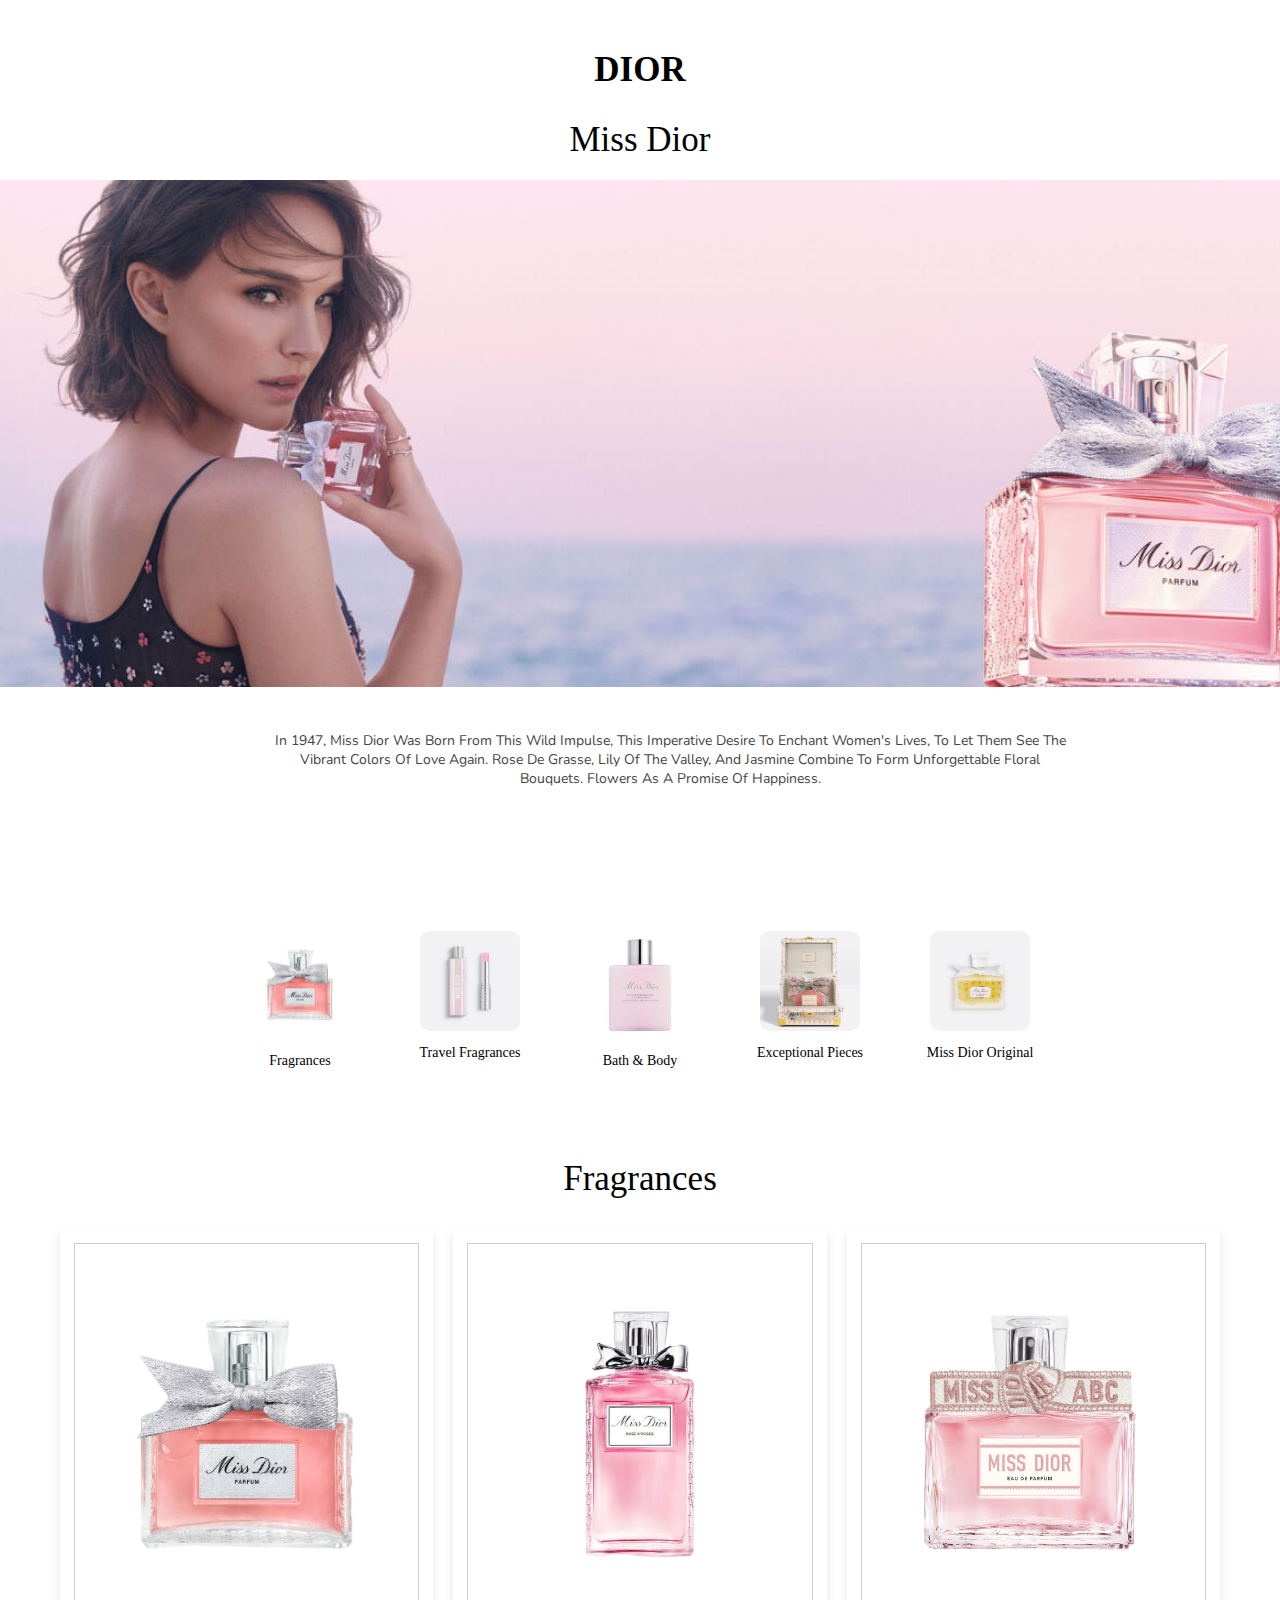
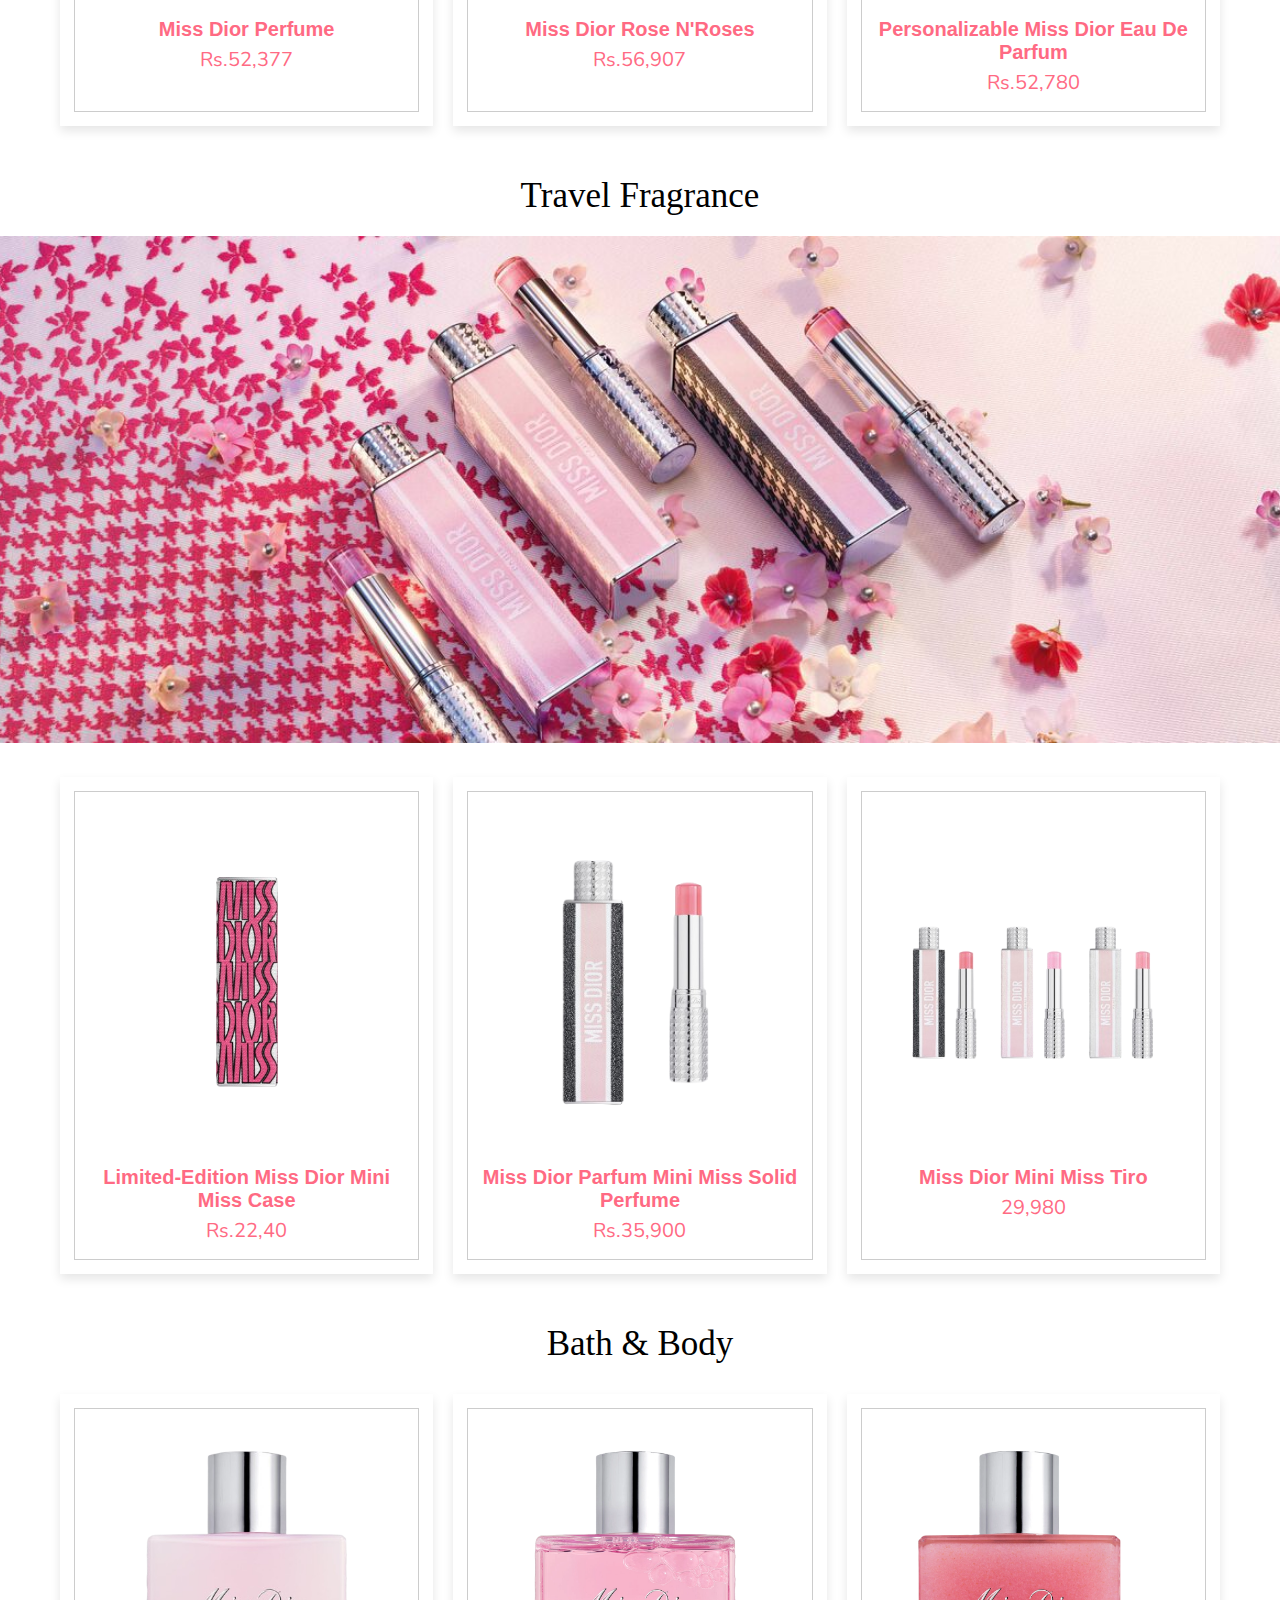
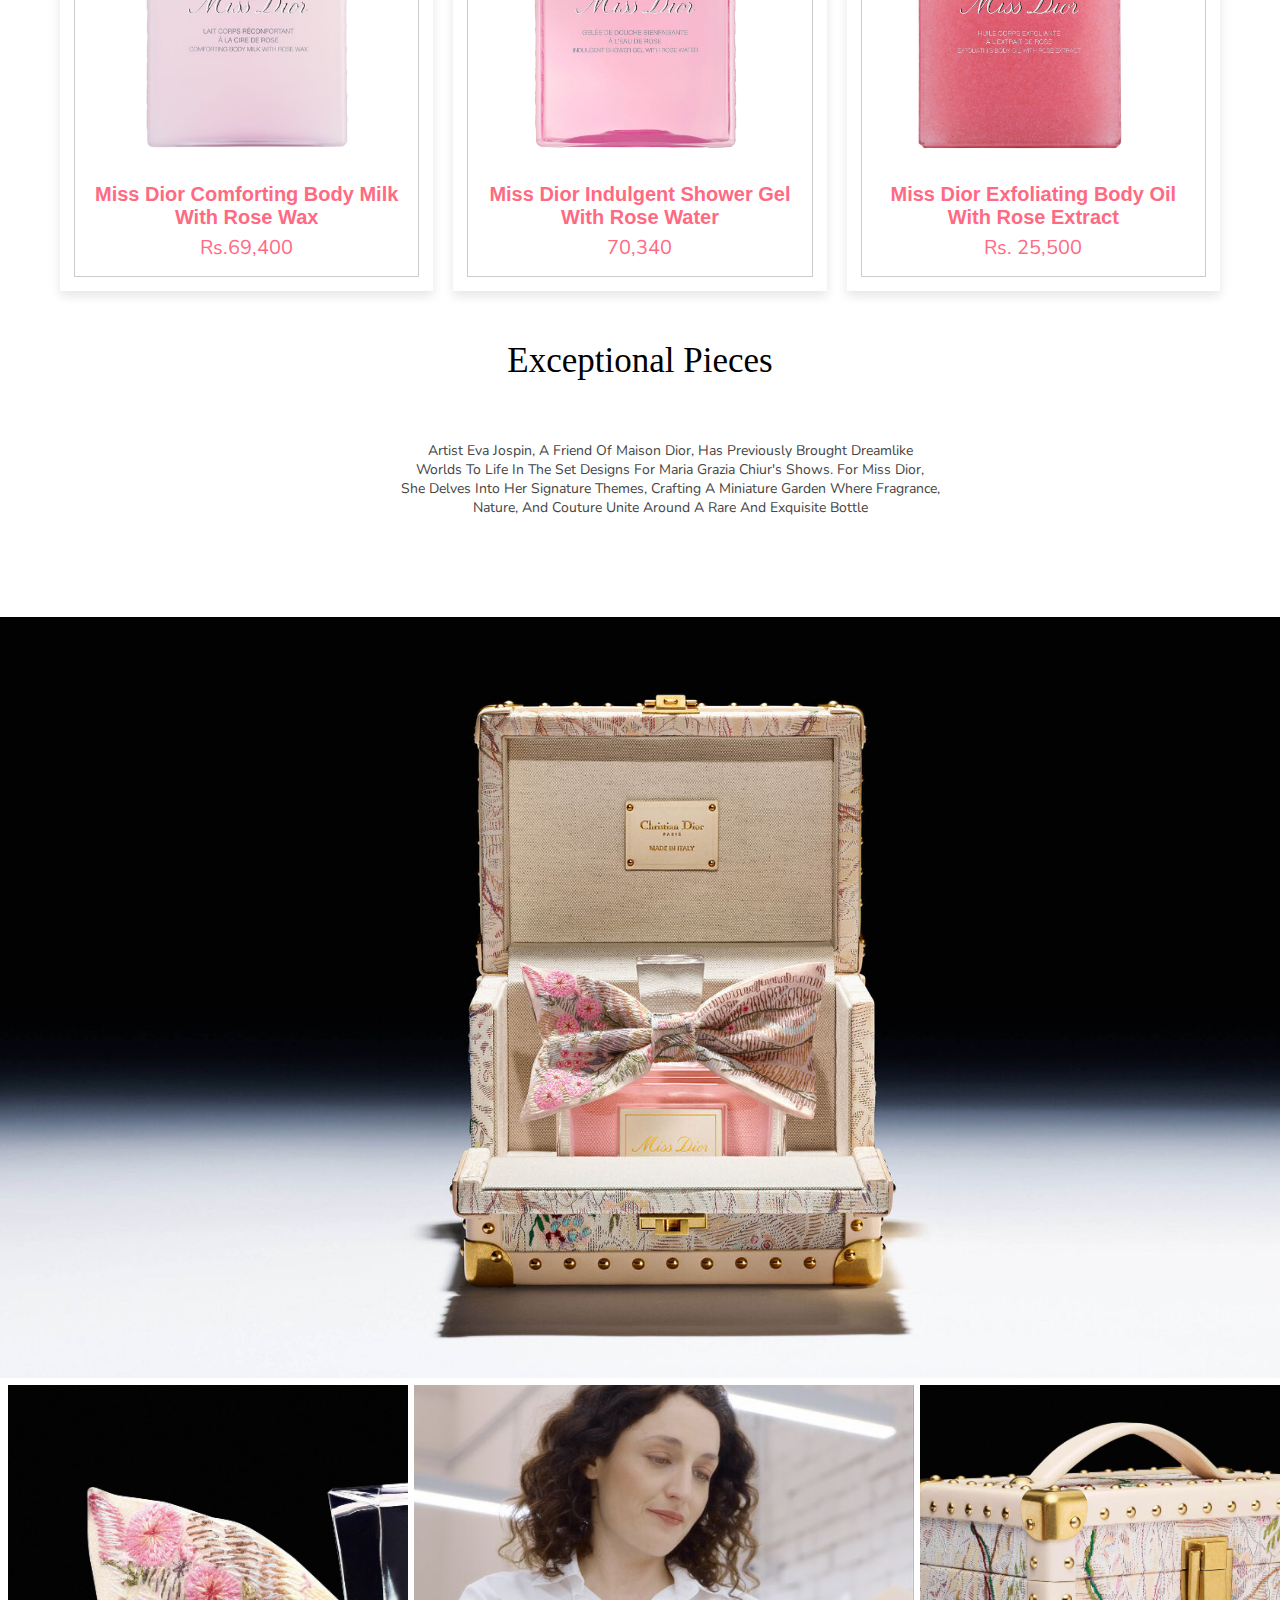
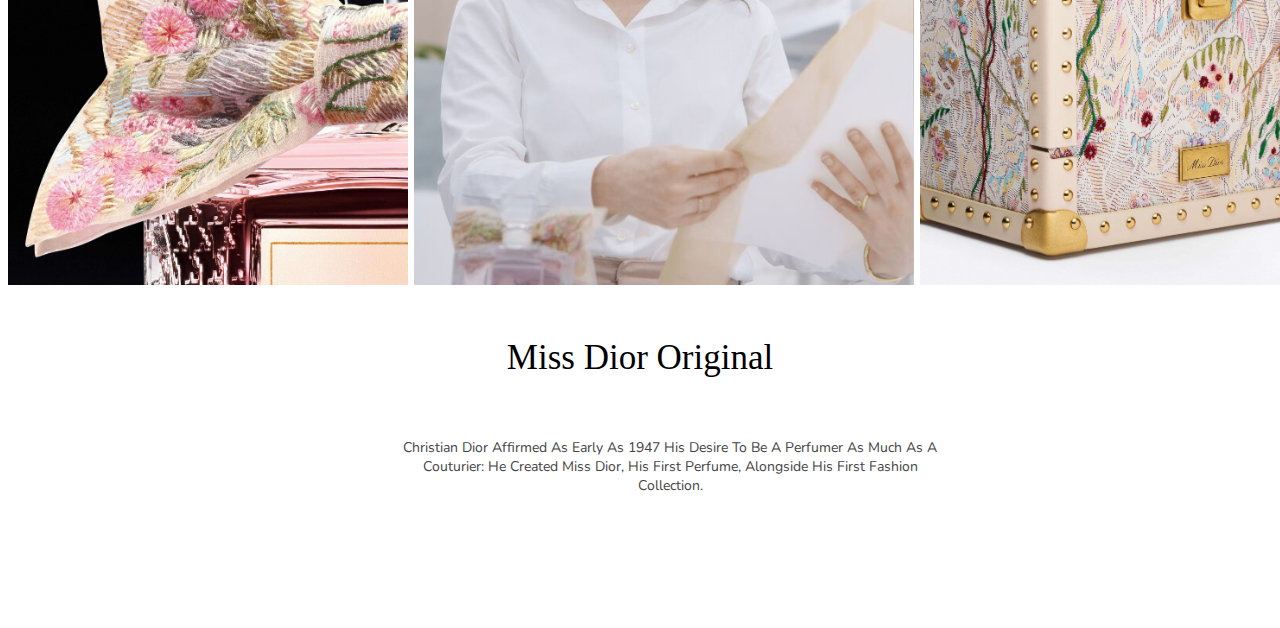
==== cart.html @ b2e85321 "Add to Cart>" ====
<!DOCTYPE html>
<html lang="en">
<head>
   <meta charset="UTF-8">
   <meta http-equiv="X-UA-Compatible" content="IE=edge">
   <meta name="viewport" content="width=device-width, initial-scale=1.0">
   
   <!-- font awesome cdn link  -->
   <link rel="stylesheet" href="https://cdnjs.cloudflare.com/ajax/libs/font-awesome/6.7.2/css/all.min.css">

   <!-- custom css file link  -->
   <link rel="stylesheet" href="css/style.css">

   <!-- custom js file link  -->
   <script src="js/script.js" defer></script>

</head>
<body>
       <!--Add to Card-->
       <div id="carticon">
        <i class="fa-solid fa-cart-shopping"></i>
        <span class="cart-item-count"></span>
       </div>
        <div class="cart">
          <h2 class="cart-tittle">Your Cart</h2>
          <div class="cart-content">
            <!-- <div class="cart-box">
                <img src="images/1.png" class="cart-img">
                <div class="cart-detail">
                    <h2 class="cart-product-tittle">Miss Diro Perfume</h2>
                    <span class="cart-price">Rs.52,377</span>
                    <div class="cart-quantity">
                        <button id="decrement">-</button>
                        <span class="number">1</span>
                        <button id="increment">+</button>
                    </div>
                </div>
                <i class="fa-solid fa-trash cart-remove"></i>
             </div> -->
        </div>
          <div class="total">
            <div class="total-tittle">Total</div>
            <div class="total-price">Rs 0</div>
          </div>
          <button class="btn-buy">Buy Now</button>
          <i class="fa-solid fa-xmark" id="cart-close"></i>
        </div>
          <!--Nav Bar-->
<div class="container">
   <h3 class="title">Dior</h3>
   <h4 class="tagline">Miss Dior</h4>
   <img src="images/fragnace1.png" alt="" style="margin-left:-90px ;
   width: 88pc;">
   <section class="hero">
    <div class="hero-content">
        <p>In 1947, Miss Dior was born from this wild impulse, this imperative desire to enchant women's lives, to let them see the <br> vibrant colors of love again. Rose de Grasse, Lily of the Valley, and Jasmine combine to form unforgettable floral  <br> bouquets. Flowers as a promise of happiness.</p>
    </div>
</section>

<!-- Categories Section -->
<section class="categories">
    <div class="category">
        <img src="images/1.png" alt="Fragrances">
        <p>Fragrances</p>
    </div>
    <div class="category">
        <img src="images/travel.jpg" alt="Travel Fragrances">
        <p>Travel Fragrances</p>
    </div>
    <div class="category">
        <img src="images/7.png" alt="Bath &amp; Body">
        <p>Bath &amp; Body</p>
    </div>
    <div class="category">
        <img src="images/exceptional.jpg" alt="Exceptional Pieces">
        <p>Exceptional Pieces</p>
    </div>
    <div class="category">
        <img src="images/original.jpg" alt="Miss Dior Original">
        <p>Miss Dior Original</p>
    </div>
</section>
           <!--Fragrance Cart-->
      <h3 class="tagline1">Fragrances</h3>
   <div class="products-container">
      <div class="product" data-name="p-1">
         <img class="img" src="images/1.png" alt="">
         <h3>Miss Dior Perfume</h3>
         <div class="price">Rs.52,377</div>
      </div>

      <div class="product" data-name="p-2">
         <img src="images/2.png" alt="">
         <h3>Miss Dior Rose N'Roses</h3>
         <div class="price">Rs.56,907</div>
      </div>

      <div class="product" data-name="p-3">
         <img src="images/3.png" alt="" style="align-items: center; margin-left: -100px;">
         <h3>Personalizable Miss Dior Eau de Parfum</h3>
         <div class="price">Rs.52,780</div>
      </div>
</div>
   <!-- Travel Fragrance Cart-->
   <h3 class="tagline1">Travel Fragrance</h3>
   <img src="images/travel logo.jpg" alt="" style="margin-left:-90px ;
   width: 88pc;">
   <div class="products-container">
      <div class="product" data-name="p-4">
         <img class="img" src="images/4.png" alt="">
         <h3>Limited-Edition Miss Dior Mini Miss Case</h3>
         <div class="price">Rs.22,40</div>
      </div>

      <div class="product" data-name="p-5">
         <img src="images/5.png" alt="" style="align-items: center; margin-left: -100px;">
         <h3>Miss Dior Parfum Mini Miss Solid Perfume</h3>
         <div class="price">Rs.35,900</div>
      </div>

      <div class="product" data-name="p-6">
         <img src="images/6.png" alt="">
         <h3>Miss Dior Mini Miss Tiro</h3>
         <div class="price">29,980</div>
        </div>
</div> 
      <!--  Bath and Body Cart-->
<h3 class="tagline1">Bath &amp; Body</h3>
<div class="products-container">
   <div class="product" data-name="p-7">
      <img class="img" src="images/7.png" alt="">
      <h3>Miss Dior Comforting Body Milk with Rose Wax</h3>
      <div class="price">Rs.69,400</div>
   </div>

   <div class="product" data-name="p-8">
      <img src="images/8.png" alt="" style="align-items: center; margin-left: -100px;">
      <h3>Miss Dior Indulgent Shower Gel with Rose Water</h3>
      <div class="price">70,340</div>
   </div>

   <div class="product" data-name="p-9">
      <img src="images/9.png" alt="" style="margin-left: -110px;">
      <h3>Miss Dior Exfoliating Body Oil with Rose Extract</h3>
      <div class="price">Rs. 25,500</div>
     </div>
</div>
       <!-- Travel Fragrance Cart-->
   <h3 class="tagline1">Exceptional Pieces</h3>
   <section class="hero">
      <div class="hero-content">
          <p>Artist Eva Jospin, a friend of Maison Dior, has previously brought dreamlike <br> worlds to life in the set designs for Maria Grazia Chiur's shows. For Miss Dior, <br> she delves into her signature themes, crafting a miniature garden where fragrance,<br> nature, and couture unite around a rare and exquisite bottle</p>
      </div>
  </section>
   <img src="images/exceptional-logo.jpg" alt="" style="margin-left:-90px ;
   width: 88pc;">
   <div class="expcetion">
      <img src="images/10.png" alt="">
   <img src="images/11.png" alt="">
   <img src="images/12.png" alt="">
   </div>
        <!--Miss Dior Original Cart-->
   <h3 class="tagline1">Miss Dior Original</h3>
   <section class="hero">
      <div class="hero-content">
          <p>Christian Dior affirmed as early as 1947 his desire to be a perfumer as much as a <br> couturier: he created Miss Dior, his first perfume, alongside his first fashion <br> collection.</p>
      </div>
  </section>
</div> 
         <!--Product detail -->
<div class="products-preview">
   <div class="preview" data-target="p-1">
      <i class="fas fa-times"></i>
      <img src="images/1withbox.png" alt="">
      <h3>Miss Dior Perfume</h3>
      <div class="stars">
         <i class="fas fa-star"></i>
         <i class="fas fa-star"></i>
         <i class="fas fa-star"></i>
         <i class="fas fa-star"></i>
         <i class="fas fa-star-half-alt"></i>
         <span>( 250 )</span>
      </div>
      <p>Eau de Toilette - Floral and Sparkling Notes</p>
      <div class="price">Rs. 52,337</div>
      <div class="buttons">
         <a href="#" class="buy">Add to Cart</a>
      </div>
   </div>

   <div class="preview" data-target="p-2">
      <i class="fas fa-times"></i>
      <img src="images/2.png" alt="">
      <h3>Miss Dior Rose N'Roses</h3>
      <div class="stars">
         <i class="fas fa-star"></i>
         <i class="fas fa-star"></i>
         <i class="fas fa-star"></i>
         <i class="fas fa-star"></i>
         <i class="fas fa-star-half-alt"></i>
         <span>( 250 )</span>
      </div>
      <p>Eau de Toilette - Floral and Sparkling Notes</p>
      <div class="price">Rs. 56,907</div>
      <div class="buttons">
        <a href="#" class="buy">Add to Cart</a>
    </div>
   </div>

   <div class="preview" data-target="p-3">
      <i class="fas fa-times"></i>
      <img src="images/3.png" alt="" style="margin-left: -30px;">
      <h3>Personalizable Miss Dior Eau de Parfum</h3>
      <div class="stars">
         <i class="fas fa-star"></i>
         <i class="fas fa-star"></i>
         <i class="fas fa-star"></i>
         <i class="fas fa-star"></i>
         <i class="fas fa-star-half-alt"></i>
         <span>( 250 )</span>
      </div>
      <p>Eau de Toilette - Floral and Sparkling Notes</p>
      <div class="price">Rs. 52,780</div>
      <div class="buttons">
         <a href="#" class="buy">Add to Cart</a>
      </div>
   </div>

   <div class="preview" data-target="p-4">
      <i class="fas fa-times"></i>
      <img src="images/4.png" alt="">
      <h3>Limited-Edition Miss Dior Mini Miss Case</h3>
            <div class="stars">
         <i class="fas fa-star"></i>
         <i class="fas fa-star"></i>
         <i class="fas fa-star"></i>
         <i class="fas fa-star"></i>
         <i class="fas fa-star-half-alt"></i>
         <span>( 250 )</span>
      </div>
      <p>Solid Perfume Couture Case</p>
      <div class="price">Rs.22,40</div>
      <div class="buttons">
         <a href="#" class="buy">Add to Cart</a>
      </div>
   </div>

   <div class="preview" data-target="p-5">
      <i class="fas fa-times"></i>
      <img src="images/5.png" alt="">
      <h3>Miss Dior Parfum Mini Miss Solid Perfume</h3>
      <div class="stars">
         <i class="fas fa-star"></i>
         <i class="fas fa-star"></i>
         <i class="fas fa-star"></i>
         <i class="fas fa-star"></i>
         <i class="fas fa-star-half-alt"></i>
         <span>( 250 )</span>
      </div>
      <p>Solid Perfume Couture Case</p>
      <div class="price">Rs.35,900</div>
      <div class="buttons">
         <a href="#" class="buy">Add to Cart</a>
      </div>
   </div>

   <div class="preview" data-target="p-6">
      <i class="fas fa-times"></i>
      <img src="images/6.png" alt="">
      <h3>Miss Dior Mini Miss Tiro</h3>
      <div class="stars">
         <i class="fas fa-star"></i>
         <i class="fas fa-star"></i>
         <i class="fas fa-star"></i>
         <i class="fas fa-star"></i>
         <i class="fas fa-star-half-alt"></i>
         <span>( 250 )</span>
      </div>
      <p>Solid Perfume</p>
      <div class="price">29,980</div>
      <div class="buttons">
         <a href="#" class="buy">Add to Cart</a>
      </div>
    </div>
    <div class="preview" data-target="p-7">
      <i class="fas fa-times"></i>
      <img src="images/7.png" alt="">
      <h3>Miss Dior Comforting Body Milk with Rose Wax</h3>
      <div class="stars">
         <i class="fas fa-star"></i>
         <i class="fas fa-star"></i>
         <i class="fas fa-star"></i>
         <i class="fas fa-star"></i>
         <i class="fas fa-star-half-alt"></i>
         <span>( 250 )</span>
      </div>
      <p>Hydrating Body Milk</p>
      <div class="price">69,400</div>
      <div class="buttons">
         <a href="#" class="buy">Add to Cart</a>
      </div>
    </div>
    <div class="preview" data-target="p-8">
      <i class="fas fa-times"></i>
      <img src="./index_files/8.png" style="margin-left: -30px;">
      <h3>Miss Dior Indulgent Shower Gel with Rose Water</h3>
      <div class="stars">
         <i class="fas fa-star"></i>
         <i class="fas fa-star"></i>
         <i class="fas fa-star"></i>
         <i class="fas fa-star"></i>
         <i class="fas fa-star-half-alt"></i>
         <span>( 250 )</span>
      </div>
      <p>Solid Perfume</p>
      <div class="price">70,340</div>
      <div class="buttons">
         <a href="#" class="buy">Add to Cart</a>
      </div>
    </div>
    <div class="preview" data-target="p-9">
      <i class="fas fa-times"></i>
      <img src="images/9.png" alt="" style="margin-left: -30px;">
      <h3>Miss Dior Exfoliating Body Oil with Rose Extract</h3>
      <div class="stars">
         <i class="fas fa-star"></i>
         <i class="fas fa-star"></i>
         <i class="fas fa-star"></i>
         <i class="fas fa-star"></i>
         <i class="fas fa-star-half-alt"></i>
         <span>( 250 )</span>
        </div>
      <p>Exfoliating Body Oil</p>
      <div class="price">Rs. 25,500</div>
      <div class="buttons">
         <a href="#" class="buy">Add to Cart</a>
      </div>
    </div>
   </div>
  </body>
</html>
---- css/style.css ----
@import url('https://fonts.googleapis.com/css2?family=Nunito:wght@200;300;400;500;600&display=swap');

*{
   font-family: 'Nunito', sans-serif;
   margin:0; padding:0;
   box-sizing: border-box;
   outline: none; border:none;
   text-decoration: none;
   transition: all .2s linear;
   text-transform: capitalize;
}

html{
   font-size: 62.5%;
   overflow-x: hidden;
}

body{
   background: rgb(255, 255, 255);
   align-items: center;
}

.container{
   max-width: 1200px;
   margin:0 auto;
   padding:3rem 2rem;
}

.container .title{
   font-size: 3.5rem;
   color:#000000;
   margin-top: -20px;
   margin-bottom: 3rem;
   font-family: Georgia, serif;
   text-transform: uppercase;
   text-align: center;
}
.container .tagline{
   font-size: 3.5rem;
   margin-top: 30px;
   font-family: Georgia, serif;
   font-weight: 300;
   color:#000000;
   margin-bottom: 20px;
   text-align: center;
}
#carticon {
   font-size: 25px;
   margin-top: 15px;
   position: relative;
   display: flex;
   cursor:pointer;
   margin-left: 200vh;
   color: rgb(216, 90, 111);
}
#carticon .cart-item-count{
   position: absolute;
   margin-top: -10px;
   right: 23px;
   width:20px;
   justify-content: center;
   display: flex;
   visibility: hidden;
   color: white;
   font-size: 12px;
   align-items: center;
   height:20px;
   background: rgb(134, 17, 36);
   border-radius: 50%;
}
.cart{
   position: fixed;
   top: 0;
   right: -100%;
   height: 100%;
   width:360px;
   background: #fff;
   box-shadow: -2px 0 10px rgba(0,0,0,.8);
   padding:65px 20px 40px;
   z-index:100;
   transition: 0.5s;
   overflow: auto;
}
.cart.active{
right: 0;
}
.cart-tittle{
   text-align: center;
   font-size: 35px;
   color: rgb(216, 90, 111);
   font-family: monospace;
}
.cart-box{
   display: flex;
   align-items: center;
   margin-top: 20px;
}
.cart-box img {
width: 100px;
height:100px;
border-radius: 6px;
object-fit:cover;
margin-right:20px;
}
.cart-detail{
   display:grid;
   gap:8px;
   margin-right:auto;

}
.cart-product-tittle{
   font-size:16px;
   line-height: 1;
}
.cart-price{
   font-size: 15px;
}
.cart-quantity{
   display:flex;
   width: 100px;
   border:1px soild #999;
   border-radius: 6px;
}
.cart-quantity button{
   background: transparent;
   width:30px;
   border: none;
   font-size: 20px;
   cursor: pointer;
}
.cart-quantity #decrement{
   color: #999;
   border-radius: 3px;
   border-left: 1px solid #999;
   border-bottom: 1px solid #999;
   border-top: 1px solid #999;
}
.cart-quantity #increment{
   color: #999;
   border-radius: 3px;
   border-right: 1px solid #999;
   border-bottom: 1px solid #999;
   border-top: 1px solid #999;
}
.cart-quantity .number{
   display:flex;
   cursor:default;
   justify-content: center;
   align-items: center;
   width:40px;
   border-bottom: 1px solid #999;
   border-top: 1px solid #999;
   border-left: 1px solid #999;
   border-right: 1px solid #999;
 
}
.cart-remove{
   font-size:20px;
   cursor: pointer;
}
.total{
   display:flex;
   justify-content: flex-end;
   align-items: center;
   border-top: 1px solid #999;
   margin-top:20px;
   font-size:15px;
}
.total-price{
   margin-left:10px;
   font-weight:600;
}
.btn-buy{
   display:block;
   border:none;
   border-radius: 6px;
   font-size:16px;
   padding:10px 15px;
   width: 100px;
   background: rgb(134, 17, 36);
   color: white;
   margin: 20px auto 0;
   cursor:pointer;
}
#cart-close{
   position: absolute;
   top:20px;
   right:15px;
   font-size:20px;
   cursor:pointer;
}
.tagline1{
   font-size: 3.5rem;
   margin-top: 50px;
   font-family: Georgia, serif;
   font-weight: 300;
   color:#000000;
   margin-bottom: 20px;
   text-align: center;
}
.container .products-container{
   display: grid;
   margin-top: 30px;
   grid-template-columns: repeat(auto-fit, minmax(30rem, 1fr));
   gap:2rem;
}

.container .products-container .product{
   text-align: center;
   padding:3rem 2rem;
   background: rgb(255, 255, 255);
   box-shadow: 0 .5rem 1rem rgba(0,0,0,.1);
   outline: .1rem solid #ccc;
   outline-offset: -1.5rem;
   cursor: pointer;
}

.container .products-container .product:hover{
   outline: .2rem solid #222;
   outline-offset: 0;
}

.container .products-container .product img{
   height:350px;
}

.container .products-container .product:hover img{
   transform: scale(.9);
}

.container .products-container .product h3{
   padding:.5rem 0;
   font-family: Verdana, Geneva, Tahoma, sans-serif;
   font-size: 2rem;
   color: rgb(255, 106, 131);
}

.container .products-container .product:hover h3{
   color: rgb(216, 90, 111);
}

.container .products-container .product .price{
   font-size: 2rem;
   color: rgb(255, 106, 131);
}

.products-preview{
   position: fixed;
   top:0; left:0;
   min-height: 100vh;
   width: 100%;
   background: rgba(0,0,0,.8);
   display: none;
   align-items: center;
   justify-content: center;
}

.products-preview .preview{
   display: none;
   padding:2rem;
   text-align: center;
   position: relative;
   margin:2rem;
   width: 40rem;
}

.products-preview .preview.active{
   display: inline-block;
}

.products-preview .preview img{
   height: 30rem;
}


.products-preview .preview .fa-times{
   position: absolute;
   top:1rem; right:1.5rem;
   cursor: pointer;
   color:#f8f8f8;
   font-size: 4rem;
}

.products-preview .preview .fa-times:hover{
   transform: rotate(90deg);
}

.products-preview .preview h3{
   color:#ebebeb;
   padding:.5rem 0;
   font-size: 2.5rem;
}

.products-preview .preview .stars{
   padding:1rem 0;
   font-size: 1.7rem;
}

.products-preview .preview .stars i{
   color: rgb(216, 90, 111);
}

.products-preview .preview .stars span{
   color:#fcfcfc;
}

.products-preview .preview p{
   line-height: 1.5;
   padding:1rem 0;
   font-size: 1.6rem;
   color:#f0f0f0;
}

.products-preview .preview .price{
   padding:1rem 0;
   font-size: 2.5rem;
   color: rgb(255, 106, 131);
}

.products-preview .preview .buttons{
   display: flex;
   gap:1.5rem;
   flex-wrap: wrap;
   margin-top: 1rem;
}

.products-preview .preview .buttons a{
   flex:1 1 16rem;
   padding:1rem;
   font-size: 1.8rem;
   color:#f5f5f5;
   border:.1rem solid #444;
}

.products-preview .preview .buttons a.cart{
   background: rgb(216, 90, 111);
   color:#fff;
}

.products-preview .preview .buttons a.cart:hover{
   background: #111;
}

.products-preview .preview .buttons a.buy:hover{
   background: rgb(216, 90, 111);
   color:#fff;
}
.coverimage{
    background-size: cover;  
    background-position: center; 
    height: 530px; 
    display: flex;
    margin-left: -120px;
    flex-direction: column;
    justify-content: center;
    align-items: center;
    text-align: center;
    color: white;
    padding: 20px;
}
.hero {
   background-size: cover;
   background-position: center;
   color: rgb(110, 110, 110);
   padding: 100px 20px;
}

.hero h1 {
   font-size: 50px;
   font-weight: 500;
   font-family: 'Courier New', Courier, monospace;
   margin: 0;
}

.hero p {
   font-size: 14px;
   margin-left: 60px;
   text-align: center;
   color: #444;
   margin-top: -60px;
}

/* Product Categories */
.categories {
   display: flex;
   justify-content: center;
   gap: 20px;
   flex-wrap: wrap;
   padding: 40px 20px;
}

.category {
   text-align: center;
   width: 150px;
}

.category img {
   width: 100px;
   height: auto;
   border-radius: 10px;
   transition: transform 0.3s ease-in-out;
}

.category img:hover {
   transform: scale(1.1);
}

.category p {
   font-size: 14px;
   margin-top: 10px;
   font-family: Georgia, serif;
}
.expcetion{
display: flex;
margin-left: -55px;

}
.expcetion img{
   height:500px;
   margin:3px;
}
@media (max-width:991px){

   html{
      font-size: 55%;
   }

}

@media (max-width:768px){

   .products-preview .preview img{
      height: 25rem;
   }

}

@media (max-width:450px){

   html{
      font-size: 50%;
   }

}
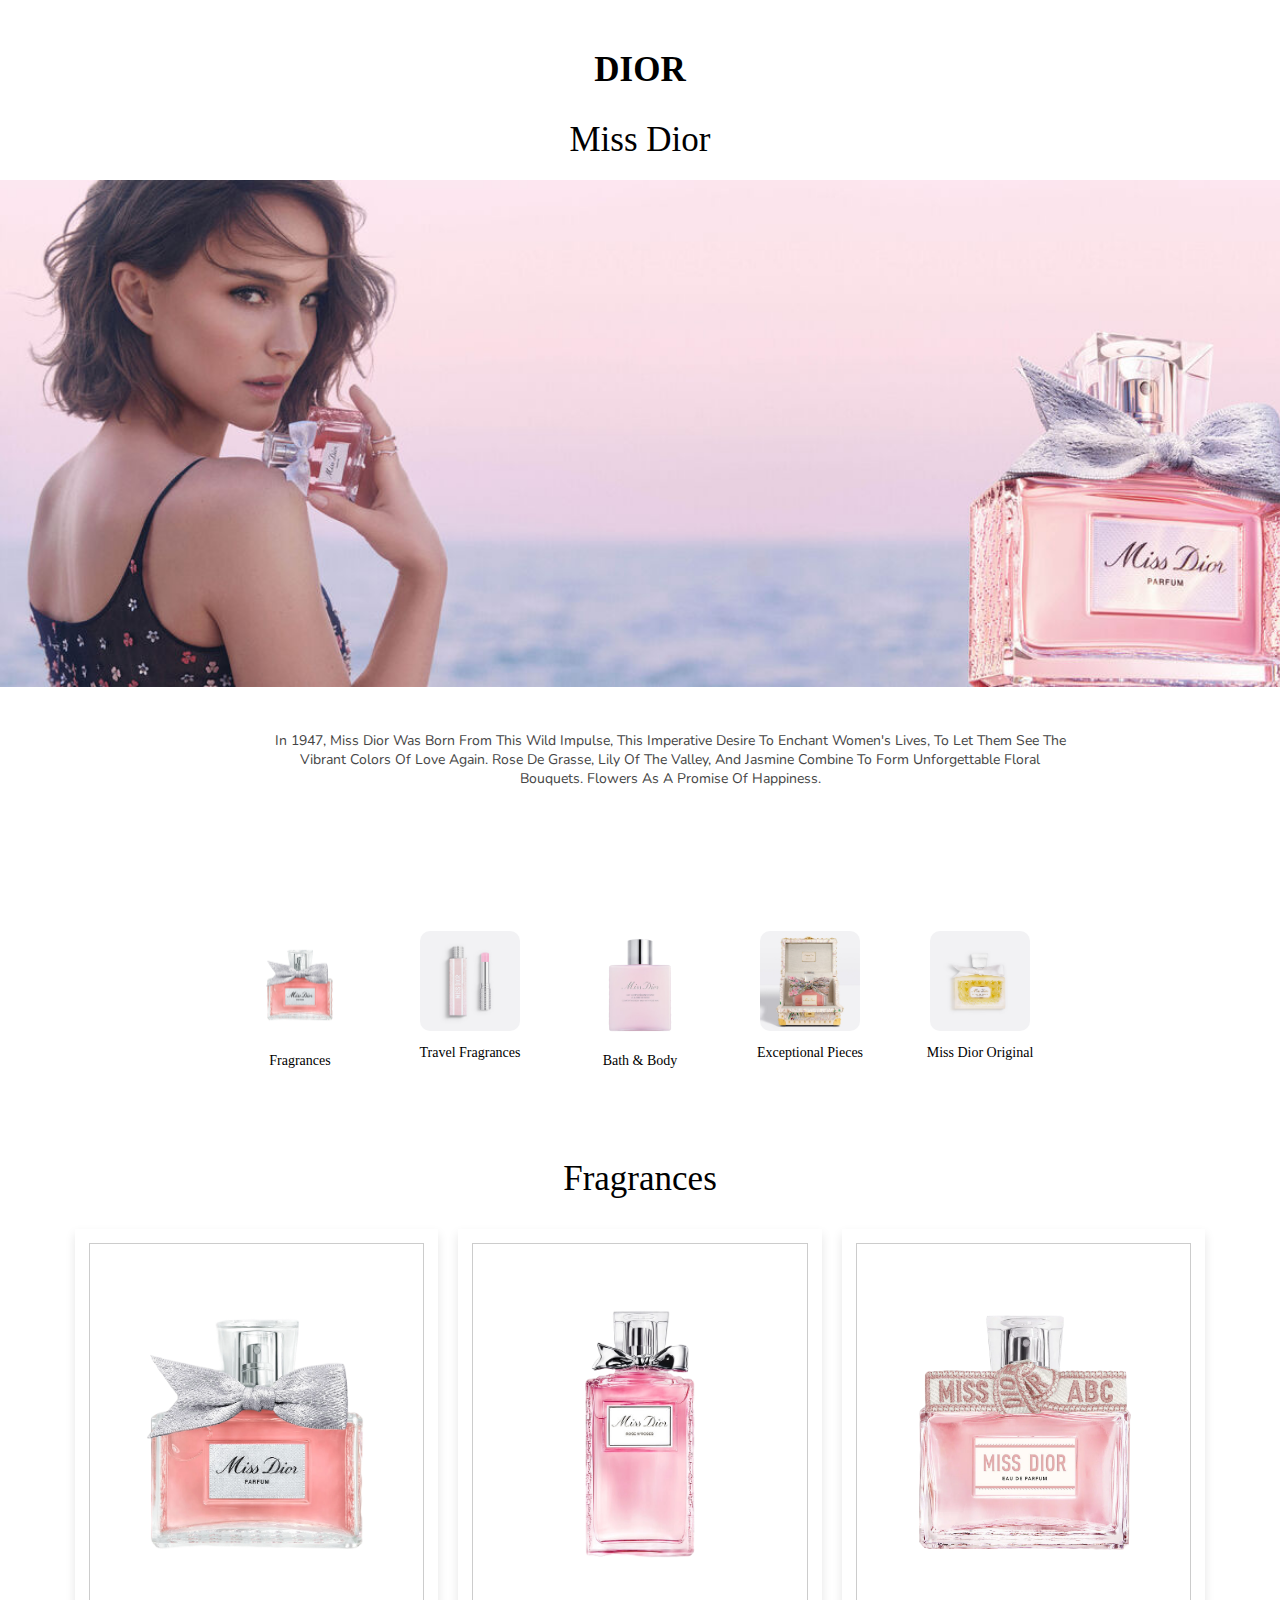
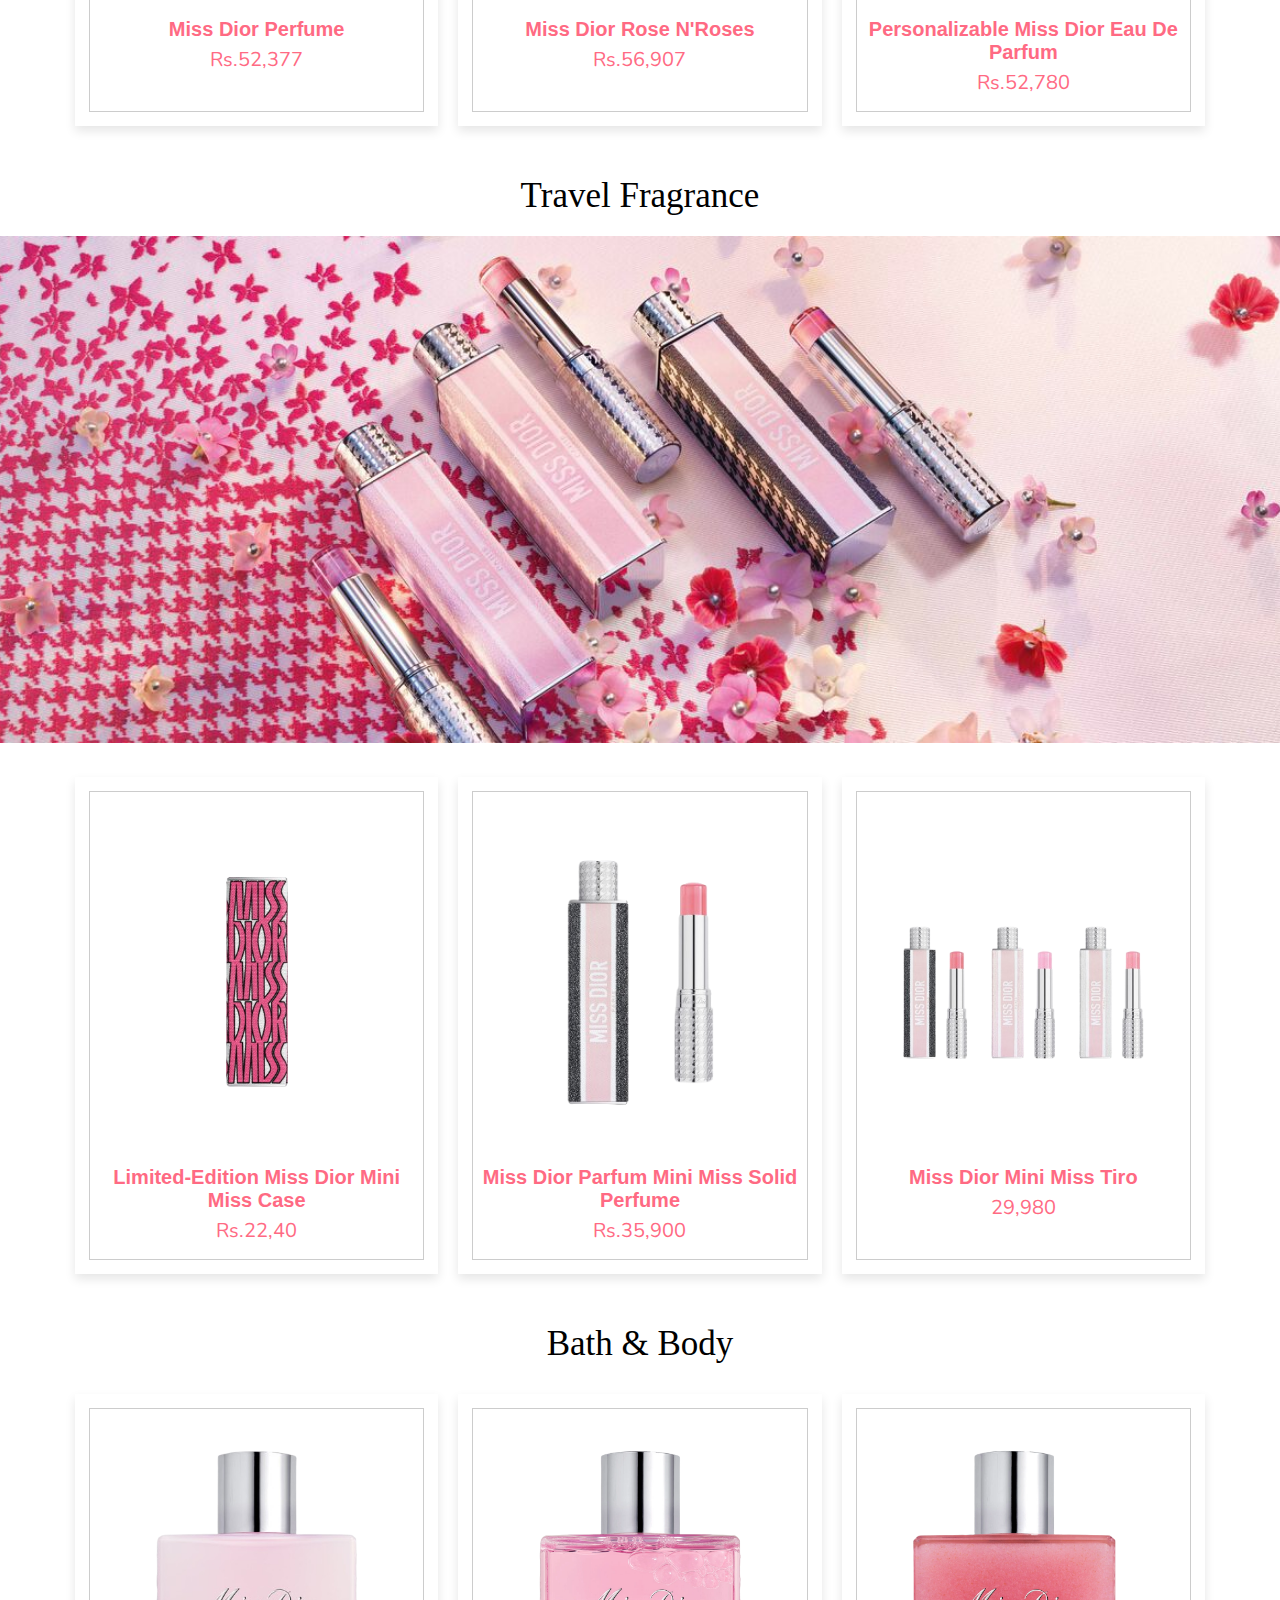
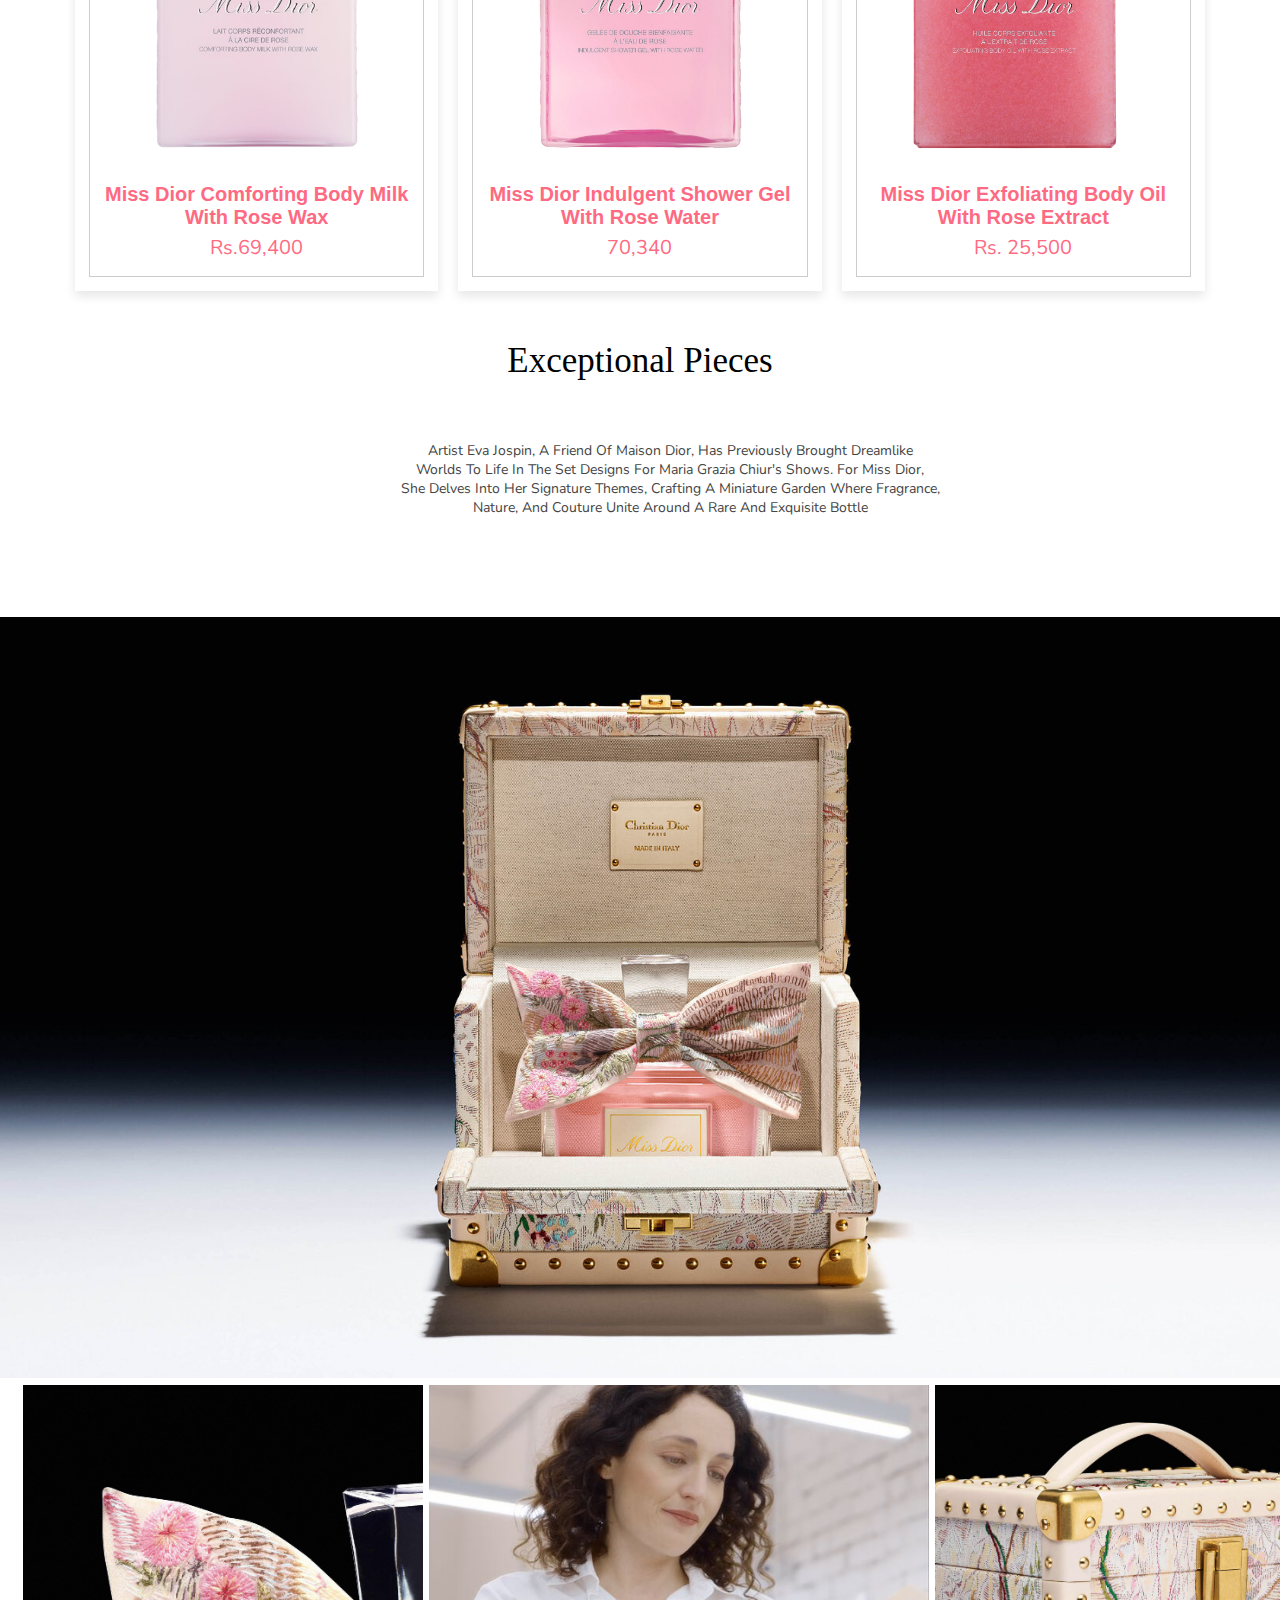
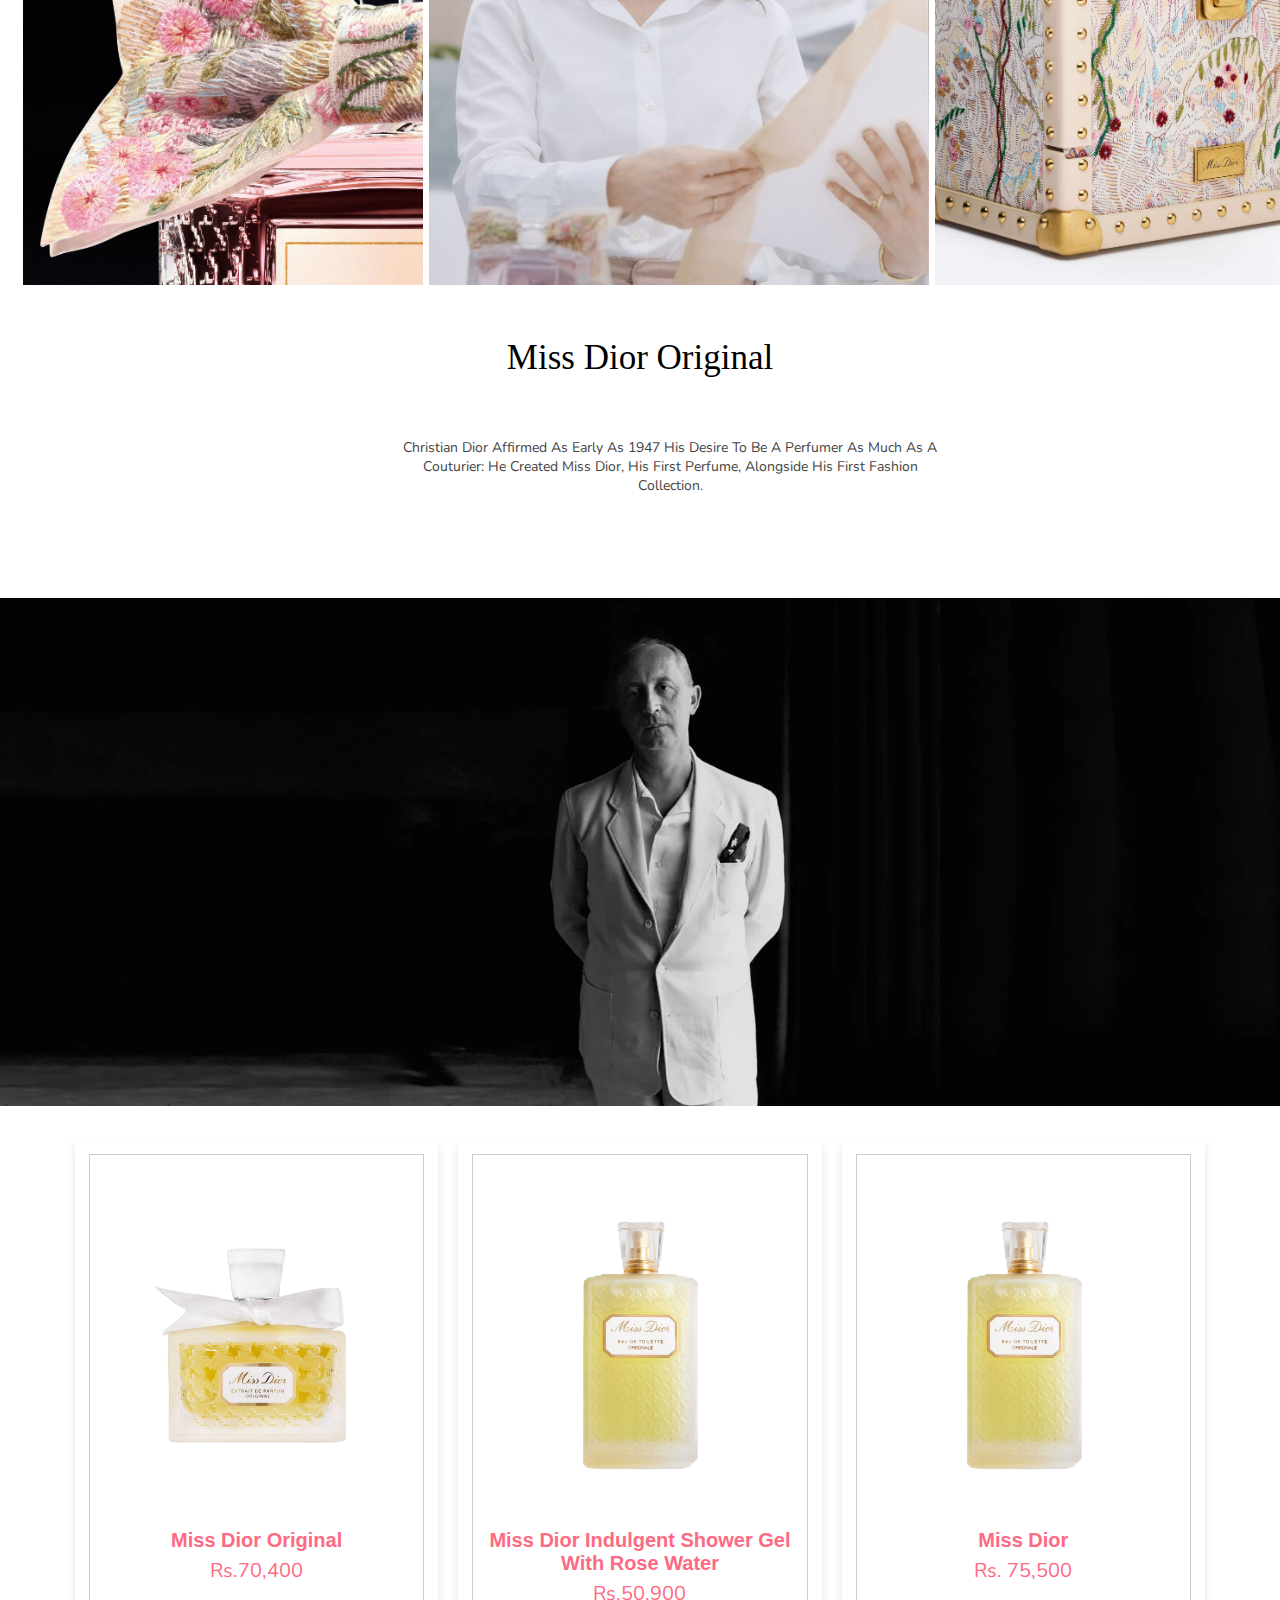
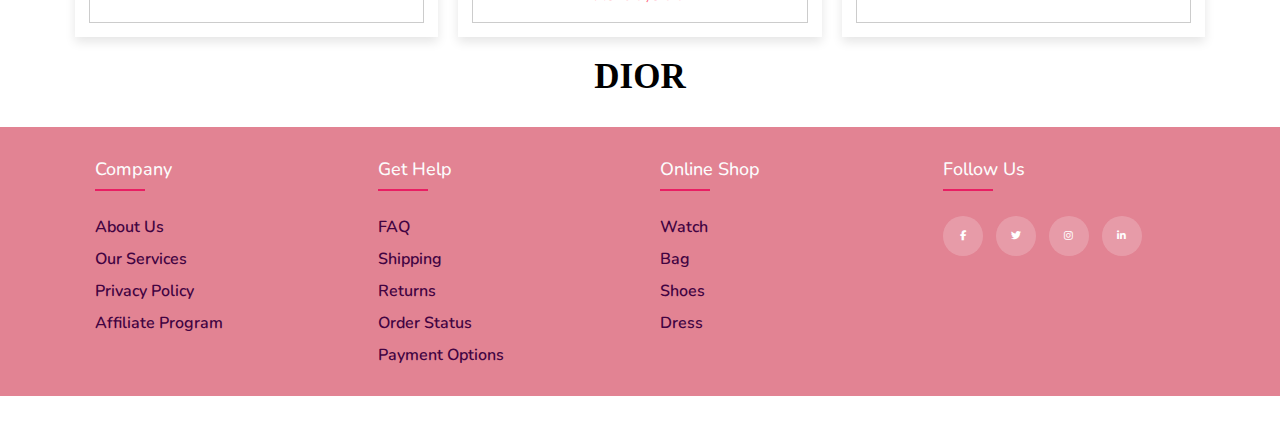
==== commit a5f8f2b0: "Add tp Cart" ====
--- a/cart.html
+++ b/cart.html
@@ -49,8 +49,7 @@
 <div class="container">
    <h3 class="title">Dior</h3>
    <h4 class="tagline">Miss Dior</h4>
-   <img src="images/fragnace1.png" alt="" style="margin-left:-90px ;
-   width: 88pc;">
+   <img src="images/fragnace1.png" alt="" style="width: 88pc; margin-left: -120px;">
    <section class="hero">
     <div class="hero-content">
         <p>In 1947, Miss Dior was born from this wild impulse, this imperative desire to enchant women's lives, to let them see the <br> vibrant colors of love again. Rose de Grasse, Lily of the Valley, and Jasmine combine to form unforgettable floral  <br> bouquets. Flowers as a promise of happiness.</p>
@@ -103,7 +102,7 @@
 </div>
    <!-- Travel Fragrance Cart-->
    <h3 class="tagline1">Travel Fragrance</h3>
-   <img src="images/travel logo.jpg" alt="" style="margin-left:-90px ;
+   <img src="images/travel logo.jpg" alt="" style="margin-left:-120px ;
    width: 88pc;">
    <div class="products-container">
       <div class="product" data-name="p-4">
@@ -125,7 +124,7 @@
         </div>
 </div> 
       <!--  Bath and Body Cart-->
-<h3 class="tagline1">Bath &amp; Body</h3>
+<h3 class="tagline1">Bath & Body</h3>
 <div class="products-container">
    <div class="product" data-name="p-7">
       <img class="img" src="images/7.png" alt="">
@@ -145,14 +144,14 @@
       <div class="price">Rs. 25,500</div>
      </div>
 </div>
-       <!-- Travel Fragrance Cart-->
+       <!-- Exception Cart-->
    <h3 class="tagline1">Exceptional Pieces</h3>
    <section class="hero">
       <div class="hero-content">
           <p>Artist Eva Jospin, a friend of Maison Dior, has previously brought dreamlike <br> worlds to life in the set designs for Maria Grazia Chiur's shows. For Miss Dior, <br> she delves into her signature themes, crafting a miniature garden where fragrance,<br> nature, and couture unite around a rare and exquisite bottle</p>
       </div>
   </section>
-   <img src="images/exceptional-logo.jpg" alt="" style="margin-left:-90px ;
+   <img src="images/exceptional-logo.jpg" alt="" style="margin-left:-120px ;
    width: 88pc;">
    <div class="expcetion">
       <img src="images/10.png" alt="">
@@ -166,6 +165,71 @@
           <p>Christian Dior affirmed as early as 1947 his desire to be a perfumer as much as a <br> couturier: he created Miss Dior, his first perfume, alongside his first fashion <br> collection.</p>
       </div>
   </section>
+  <img src="images/originallogo.jpg" alt="" style="margin-left:-120px ;
+   width: 88pc;">
+    <div class="products-container">
+       <div class="product" data-name="p-10">
+          <img class="img" src="images/13.png" alt="" style="margin-left: -100px;">
+          <h3>Miss Dior Original</h3>    
+          <div class="price">Rs.70,400</div>
+       </div>
+    
+       <div class="product" data-name="p-11">
+          <img src="images/14.png" alt="" style="margin-left: -100px;">
+          <h3>Miss Dior Indulgent Shower Gel with Rose Water</h3>
+          <div class="price">Rs.50,900</div>
+       </div>
+       <div class="product" data-name="p-12">
+          <img src="images/14.png" alt="" style="margin-left: -100px;">
+          <h3>Miss Dior</h3>
+          <div class="price">Rs. 75,500</div>
+         </div>
+    </div>
+    <h3 class="title" style="margin-top: 20px;">Dior</h3>
+    <!--Footer Page-->
+    <footer class="footer">
+  	 <div class="container">
+  	 	<div class="row">
+  	 		<div class="footer-col">
+  	 			<h4>company</h4>
+  	 			<ul>
+  	 				<li><a href="#">about us</a></li>
+  	 				<li><a href="#">our services</a></li>
+  	 				<li><a href="#">privacy policy</a></li>
+  	 				<li><a href="#">affiliate program</a></li>
+  	 			</ul>
+  	 		</div>
+  	 		<div class="footer-col">
+  	 			<h4>get help</h4>
+  	 			<ul>
+  	 				<li><a href="#">FAQ</a></li>
+  	 				<li><a href="#">shipping</a></li>
+  	 				<li><a href="#">returns</a></li>
+  	 				<li><a href="#">order status</a></li>
+  	 				<li><a href="#">payment options</a></li>
+  	 			</ul>
+  	 		</div>
+  	 		<div class="footer-col">
+  	 			<h4>online shop</h4>
+  	 			<ul>
+  	 				<li><a href="#">watch</a></li>
+  	 				<li><a href="#">bag</a></li>
+  	 				<li><a href="#">shoes</a></li>
+  	 				<li><a href="#">dress</a></li>
+  	 			</ul>
+  	 		</div>
+  	 		<div class="footer-col">
+  	 			<h4>follow us</h4>
+  	 			<div class="social-links">
+  	 				<a href="#"><i class="fab fa-facebook-f"></i></a>
+  	 				<a href="#"><i class="fab fa-twitter"></i></a>
+  	 				<a href="#"><i class="fab fa-instagram"></i></a>
+  	 				<a href="#"><i class="fab fa-linkedin-in"></i></a>
+  	 			</div>
+  	 		</div>
+  	 	</div>
+  	 </div>
+  </footer>
 </div> 
          <!--Product detail -->
 <div class="products-preview">
@@ -302,7 +366,7 @@
     </div>
     <div class="preview" data-target="p-8">
       <i class="fas fa-times"></i>
-      <img src="./index_files/8.png" style="margin-left: -30px;">
+      <img src="images/8.png" style="margin-left: -30px;">
       <h3>Miss Dior Indulgent Shower Gel with Rose Water</h3>
       <div class="stars">
          <i class="fas fa-star"></i>
@@ -336,6 +400,61 @@
          <a href="#" class="buy">Add to Cart</a>
       </div>
     </div>
+
+    <div class="preview" data-target="p-10">
+      <i class="fas fa-times"></i>
+      <img src="images/13.png" alt="" style="margin-left: -30px;">
+      <h3>Miss Dior Original</h3>
+      <div class="stars">
+         <i class="fas fa-star"></i>
+         <i class="fas fa-star"></i>
+         <i class="fas fa-star"></i>
+         <i class="fas fa-star"></i>
+         <i class="fas fa-star-half-alt"></i>
+         <span>( 250 )</span>
+      </div>
+      <p>Extrait de Parfum</p>
+      <div class="price">Rs.70,400</div>
+      <div class="buttons">
+         <a href="#" class="buy">Add to Cart</a>
+      </div>
+   </div>
+   <div class="preview" data-target="p-11">
+      <i class="fas fa-times"></i>
+      <img src="images/14.png" alt=""  style="margin-left: -30px;">
+      <h3>Miss Dior Parfum Mini Miss Solid Perfume</h3>
+      <div class="stars">
+         <i class="fas fa-star"></i>
+         <i class="fas fa-star"></i>
+         <i class="fas fa-star"></i>
+         <i class="fas fa-star"></i>
+         <i class="fas fa-star-half-alt"></i>
+         <span>( 250 )</span>
+      </div>
+      <p>Solid Perfume Couture Case</p>
+      <div class="price">Rs.50,900</div>
+      <div class="buttons">
+         <a href="#" class="buy">Add to Cart</a>
+      </div>
+   </div>
+   <div class="preview" data-target="p-12">
+      <i class="fas fa-times"></i>
+      <img src="images/14.png" alt="" style="margin-left: -30px;">
+      <h3>Miss Dior</h3>
+      <div class="stars">
+         <i class="fas fa-star"></i>
+         <i class="fas fa-star"></i>
+         <i class="fas fa-star"></i>
+         <i class="fas fa-star"></i>
+         <i class="fas fa-star-half-alt"></i>
+         <span>( 250 )</span>
+      </div>
+      <p>Esprit de parfum original</p>
+      <div class="price">Rs. 75,500</div>
+      <div class="buttons">
+         <a href="#" class="buy">Add to Cart</a>
+      </div>
+   </div>
    </div>
   </body>
 </html>--- a/css/style.css
+++ b/css/style.css
@@ -426,7 +426,6 @@
    }
 
 }
-
 @media (max-width:768px){
 
    .products-preview .preview img{
@@ -440,5 +439,91 @@
    html{
       font-size: 50%;
    }
-
-}+}
+.container{
+	max-width: 1170px;
+	margin:auto;
+}
+.row{
+	display: flex;
+	flex-wrap: wrap;
+}
+ul{
+	list-style: none;
+}
+.footer{
+	background-color: rgba(216, 90, 111, 0.753);
+   height: 40%;
+   margin-left: -150px;
+   width: 90pc;
+}
+.footer-col{
+  width: 25%;
+   padding: 0 15px;
+}
+.footer-col h4{
+	font-size: 18px;
+	color: rgb(252, 252, 252);
+	text-transform: capitalize;
+	margin-bottom: 35px;
+	font-weight: 500;
+	position: relative;
+}
+.footer-col h4::before{
+	content: '';
+	position: absolute;
+	left:0;
+	bottom: -10px;
+	background-color: #e91e63;
+	height: 2px;
+	box-sizing: border-box;
+	width: 50px;
+}
+.footer-col ul li:not(:last-child){
+	margin-bottom: 10px;
+}
+.footer-col ul li a{
+	font-size: 16px;
+	text-transform: capitalize;
+	color: #ffffff;
+	text-decoration: none;
+	font-weight: 600;
+	color: rgb(66, 3, 66);
+	display: block;
+	transition: all 0.3s ease;
+}
+.footer-col ul li a:hover{
+	color: #ffffff;
+	padding-left: 8px;
+}
+.footer-col .social-links a{
+	display: inline-block;
+	height: 40px;
+	width: 40px;
+	background-color: rgba(255,255,255,0.2);
+	margin:0 10px 10px 0;
+	text-align: center;
+	line-height: 40px;
+	border-radius: 50%;
+	color: #ffffff;
+	transition: all 0.5s ease;
+}
+.footer-col .social-links a:hover{
+	color: rgb(255, 242, 255);
+	background-color: rgb(134, 17, 36);
+}
+
+/*responsive*/
+@media(max-width: 767px){
+  .footer-col{
+    width: 50%;
+    margin-bottom: 30px;
+}
+}
+@media(max-width: 574px){
+  .footer-col{
+    width: 100%;
+}
+}
+
+
